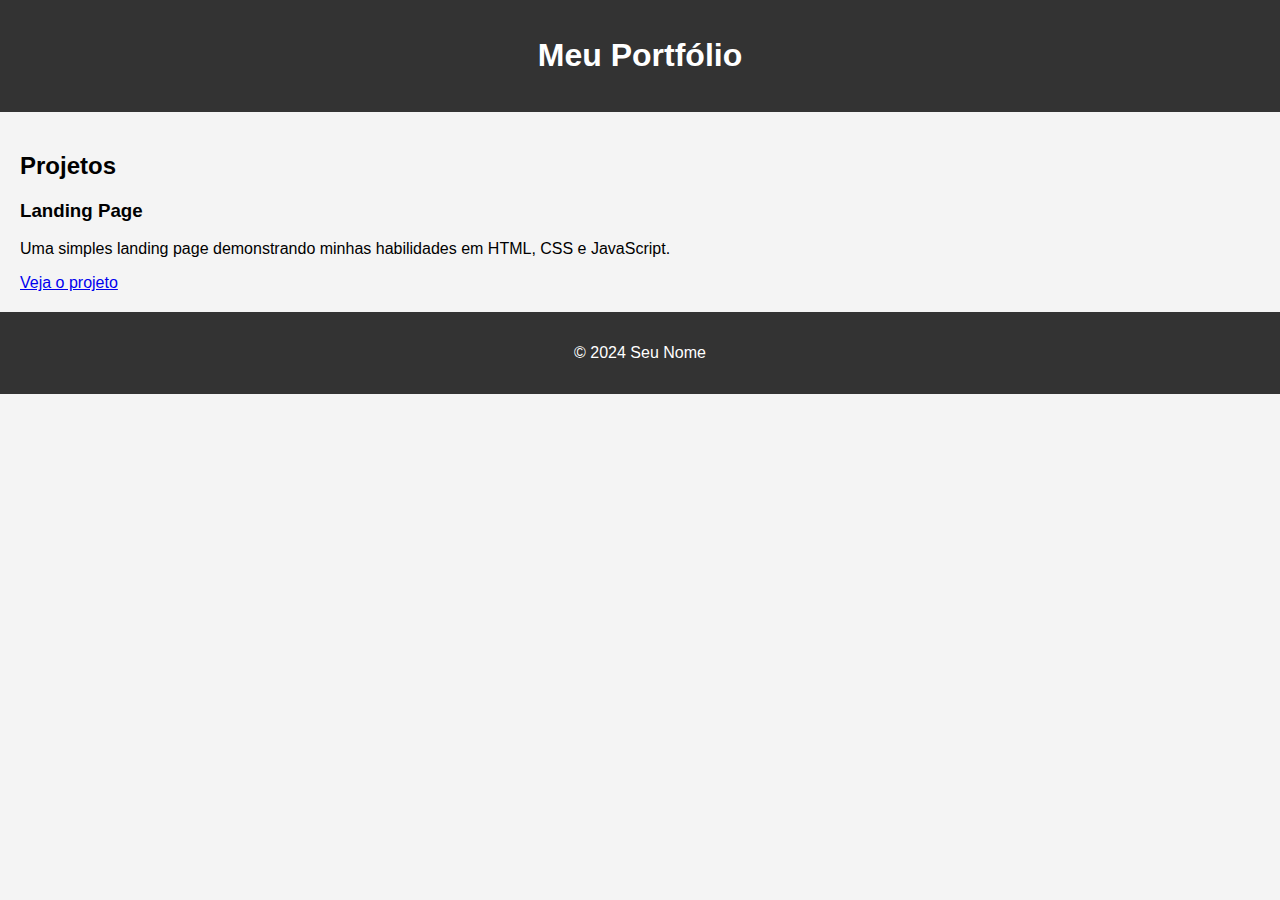
==== index.html @ 83a55a63 "Teste" ====
<!DOCTYPE html>
<html lang="en">
<head>
    <meta charset="UTF-8">
    <meta name="viewport" content="width=device-width, initial-scale=1.0">
    <title>Meu Portfólio</title>
    <link rel="stylesheet" href="css/styles.css">
</head>
<body>
    <header>
        <h1>Meu Portfólio</h1>
    </header>
    <main>
        <section id="projects">
            <h2>Projetos</h2>
            <div class="project">
                <h3>Landing Page</h3>
                <p>Uma simples landing page demonstrando minhas habilidades em HTML, CSS e JavaScript.</p>
                <a href="lps/index.html" target="_blank">Veja o projeto</a>
            </div>
        </section>
    </main>
    <footer>
        <p>&copy; 2024 Seu Nome</p>
    </footer>
    <script src="js/scripts.js"></script>
</body>
</html>
---- css/styles.css ----
body {
    font-family: Arial, sans-serif;
    margin: 0;
    padding: 0;
    background-color: #f4f4f4;
}
header, footer {
    background-color: #333;
    color: #fff;
    text-align: center;
    padding: 1em 0;
}
main {
    padding: 20px;
}
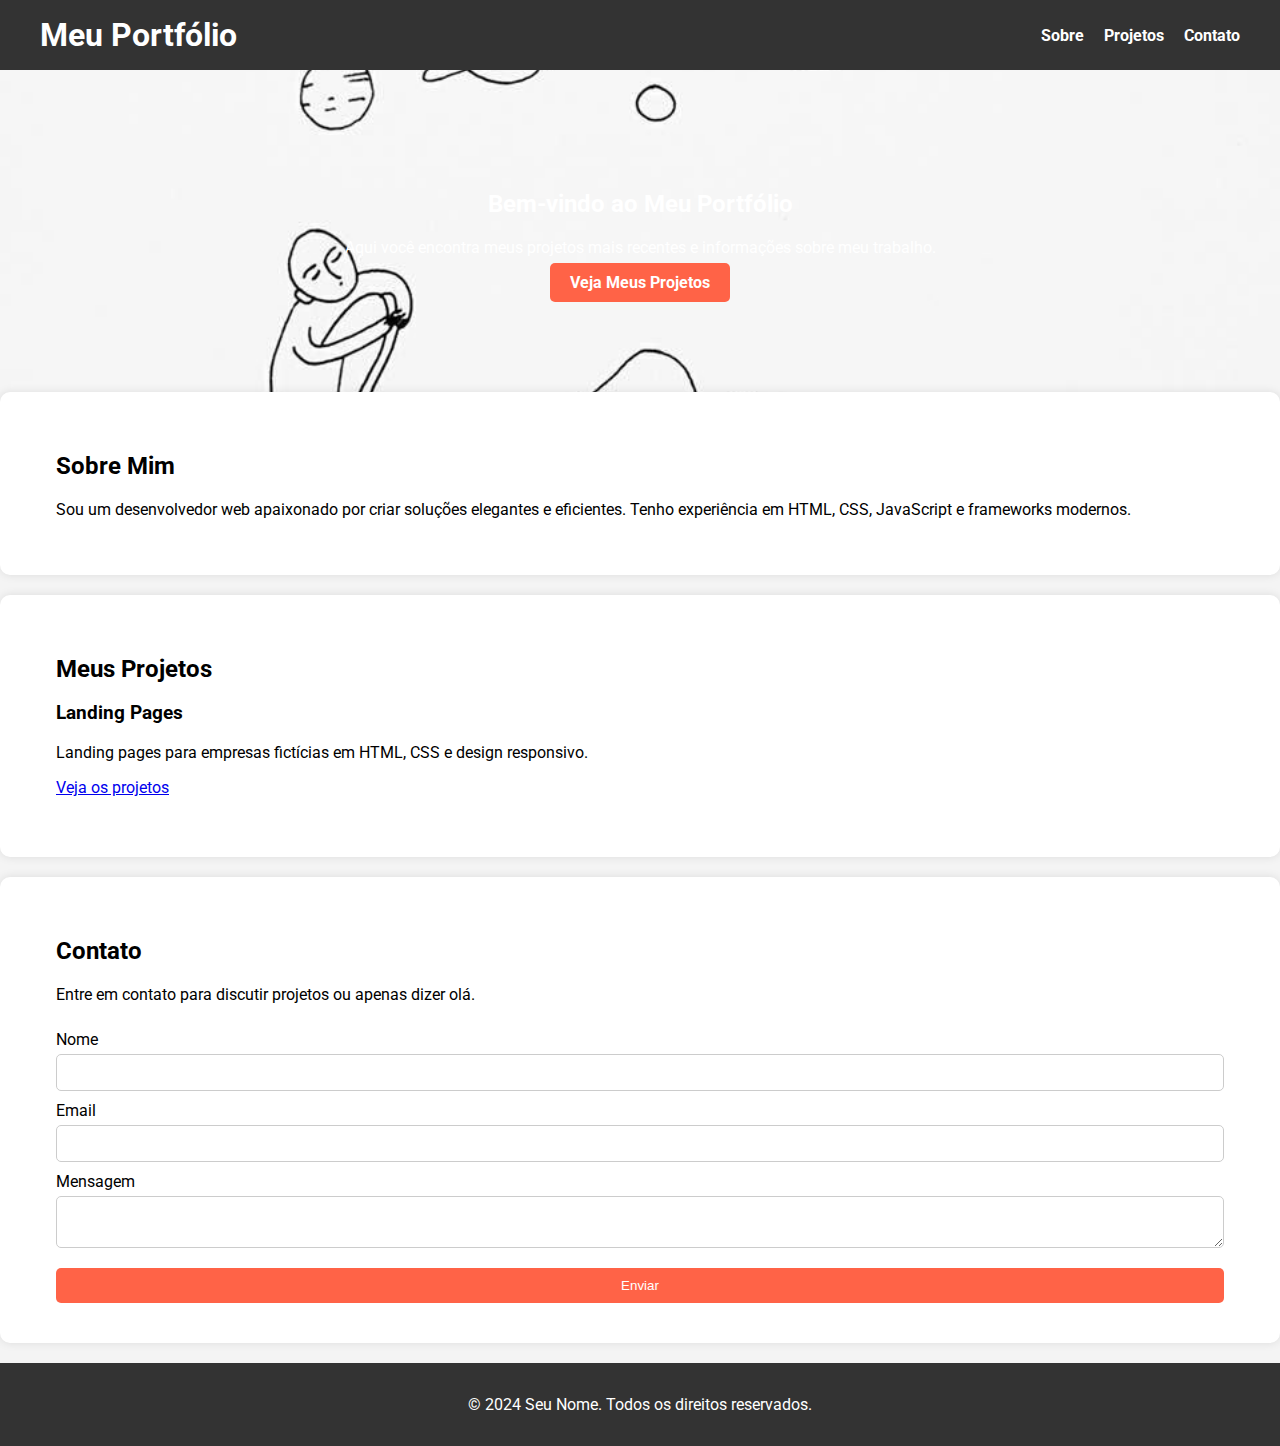
==== commit ecaa2b8f: "Nature adicionado/Confeitaria alterado" ====
--- a/index.html
+++ b/index.html
@@ -1,27 +1,73 @@
 <!DOCTYPE html>
-<html lang="en">
+<html lang="pt-BR">
 <head>
     <meta charset="UTF-8">
     <meta name="viewport" content="width=device-width, initial-scale=1.0">
     <title>Meu Portfólio</title>
-    <link rel="stylesheet" href="css/styles.css">
+    <link href="https://fonts.googleapis.com/css2?family=Roboto:wght@400;700&display=swap" rel="stylesheet">
+    <link rel="stylesheet" href="styles/styles.css">
 </head>
 <body>
     <header>
-        <h1>Meu Portfólio</h1>
+        <div class="container">
+            <h1>Meu Portfólio</h1>
+            <nav>
+                <ul>
+                    <li><a href="#about">Sobre</a></li>
+                    <li><a href="#projects">Projetos</a></li>
+                    <li><a href="#contact">Contato</a></li>
+                </ul>
+            </nav>
+        </div>
     </header>
     <main>
+        <section id="hero">
+            <div class="container">
+                <h2>Bem-vindo ao Meu Portfólio</h2>
+                <p>Aqui você encontra meus projetos mais recentes e informações sobre meu trabalho.</p>
+                <a href="#projects" class="btn">Veja Meus Projetos</a>
+            </div>
+        </section>
+        <section id="about">
+            <div class="container">
+                <h2>Sobre Mim</h2>
+                <p>Sou um desenvolvedor web apaixonado por criar soluções elegantes e eficientes. Tenho experiência em HTML, CSS, JavaScript e frameworks modernos.</p>
+            </div>
+        </section>
         <section id="projects">
-            <h2>Projetos</h2>
-            <div class="project">
-                <h3>Landing Page</h3>
-                <p>Uma simples landing page demonstrando minhas habilidades em HTML, CSS e JavaScript.</p>
-                <a href="lps/index.html" target="_blank">Veja o projeto</a>
+            <div class="container">
+                <h2>Meus Projetos</h2>
+                <div class="project">
+                    <h3>Landing Pages</h3>
+                    <p>Landing pages para empresas fictícias em HTML, CSS e design responsivo.</p>
+                    <a href="lps/landingpages.html" target="_blank">Veja os projetos</a>
+                </div>
+                <!-- Adicione mais projetos conforme necessário -->
+            </div>
+        </section>
+        <section id="contact">
+            <div class="container">
+                <h2>Contato</h2>
+                <p>Entre em contato para discutir projetos ou apenas dizer olá.</p>
+                <form action="https://formspree.io/f/YOUR-FORMSPREE-ID" method="POST">
+                    <label for="name">Nome</label>
+                    <input type="text" id="name" name="name" required>
+                    
+                    <label for="email">Email</label>
+                    <input type="email" id="email" name="email" required>
+                    
+                    <label for="message">Mensagem</label>
+                    <textarea id="message" name="message" required></textarea>
+                    
+                    <button type="submit" class="btn">Enviar</button>
+                </form>
             </div>
         </section>
     </main>
     <footer>
-        <p>&copy; 2024 Seu Nome</p>
+        <div class="container">
+            <p>&copy; 2024 Seu Nome. Todos os direitos reservados.</p>
+        </div>
     </footer>
     <script src="js/scripts.js"></script>
 </body>
--- a/styles/styles.css
+++ b/styles/styles.css
@@ -0,0 +1,135 @@
+/* styles.css */
+
+body {
+    font-family: 'Roboto', sans-serif;
+    margin: 0;
+    padding: 0;
+    background-color: #f4f4f4;
+}
+
+header {
+    background-color: #333;
+    color: white;
+    padding: 1em 0;
+}
+
+header .container {
+    display: flex;
+    justify-content: space-between;
+    align-items: center;
+    max-width: 1200px;
+    margin: 0 auto;
+    padding: 0 1em;
+}
+
+header h1 {
+    margin: 0;
+}
+
+header nav ul {
+    list-style: none;
+    margin: 0;
+    padding: 0;
+    display: flex;
+}
+
+header nav ul li {
+    margin-left: 20px;
+}
+
+header nav ul li a {
+    color: white;
+    text-decoration: none;
+    font-weight: bold;
+}
+
+#hero {
+    background: url('../components/images/hero-bg.jpg') no-repeat center center/cover;
+    color: white;
+    text-align: center;
+    padding: 100px 0;
+}
+
+#hero .btn {
+    background-color: #ff6347;
+    color: white;
+    padding: 10px 20px;
+    text-decoration: none;
+    font-weight: bold;
+    border-radius: 5px;
+    transition: background-color 0.3s;
+}
+
+#hero .btn:hover {
+    background-color: #e5533d;
+}
+
+section {
+    padding: 60px 0;
+}
+
+section .container {
+    max-width: 1200px;
+    margin: 0 auto;
+    padding: 0 1em;
+}
+
+#about, #projects, #contact {
+    background-color: white;
+    border-radius: 10px;
+    box-shadow: 0 0 10px rgba(0, 0, 0, 0.1);
+    padding: 40px;
+    margin-bottom: 20px;
+}
+
+.project {
+    margin-bottom: 20px;
+}
+
+.project h3 {
+    margin-top: 0;
+}
+
+form {
+    display: flex;
+    flex-direction: column;
+}
+
+form label {
+    margin-top: 10px;
+}
+
+form input, form textarea {
+    padding: 10px;
+    margin-top: 5px;
+    border-radius: 5px;
+    border: 1px solid #ccc;
+}
+
+form .btn {
+    background-color: #ff6347;
+    color: white;
+    padding: 10px;
+    border: none;
+    border-radius: 5px;
+    cursor: pointer;
+    transition: background-color 0.3s;
+    margin-top: 20px;
+}
+
+form .btn:hover {
+    background-color: #e5533d;
+}
+
+footer {
+    background-color: #333;
+    color: white;
+    text-align: center;
+    padding: 1em 0;
+}
+
+footer .container {
+    max-width: 1200px;
+    margin: 0 auto;
+    padding: 0 1em;
+}
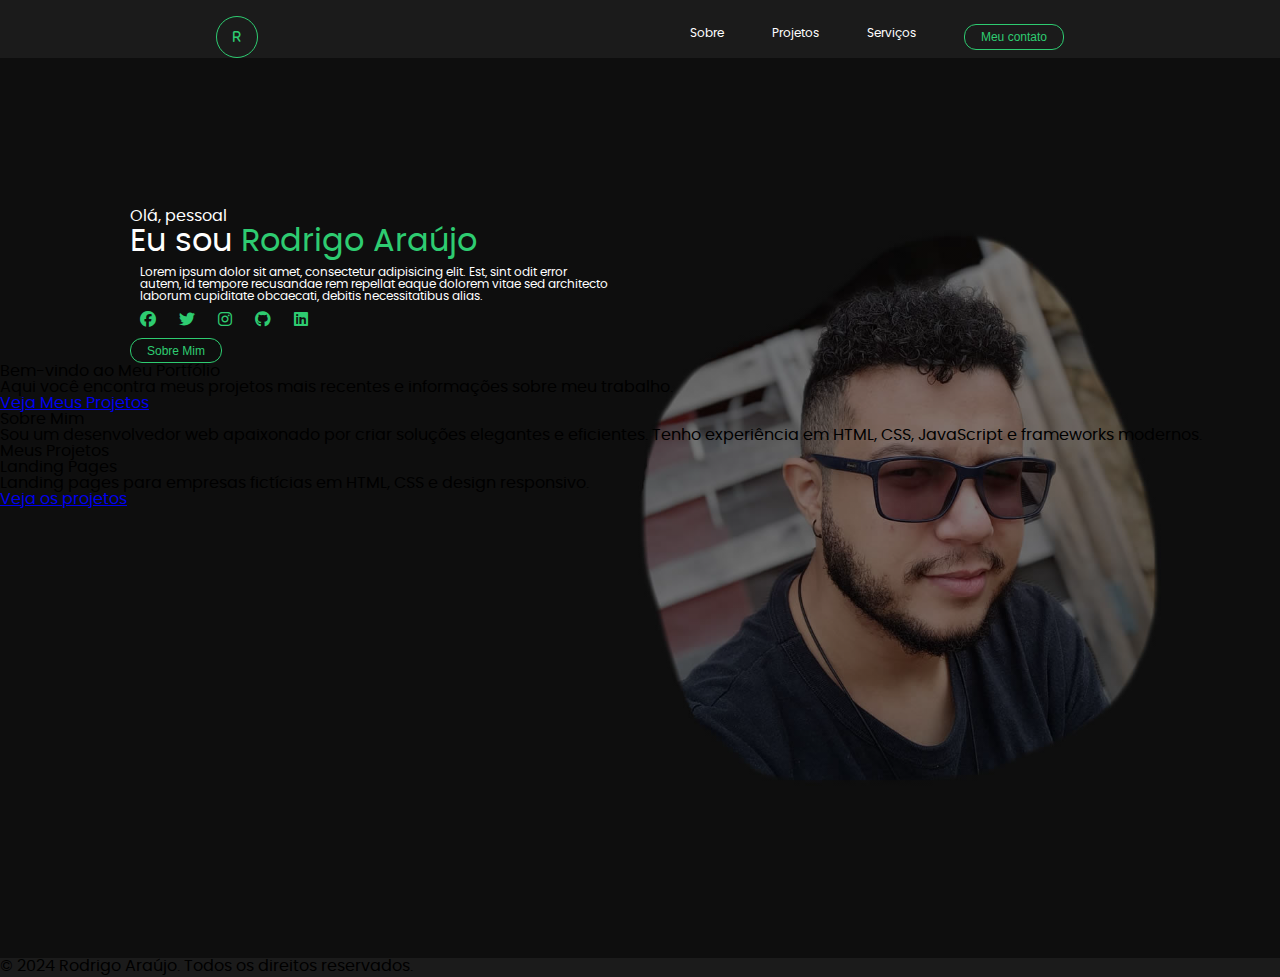
==== commit bcf1dd96: "Portfólio começado" ====
--- a/index.html
+++ b/index.html
@@ -1,26 +1,61 @@
 <!DOCTYPE html>
 <html lang="pt-BR">
+
 <head>
     <meta charset="UTF-8">
     <meta name="viewport" content="width=device-width, initial-scale=1.0">
     <title>Meu Portfólio</title>
     <link href="https://fonts.googleapis.com/css2?family=Roboto:wght@400;700&display=swap" rel="stylesheet">
-    <link rel="stylesheet" href="styles/styles.css">
+    <link rel="stylesheet" href="https://cdnjs.cloudflare.com/ajax/libs/font-awesome/6.6.0/css/all.min.css">
+    <link rel="stylesheet" href="styles/style.css">
+    <link rel="stylesheet" href="/styles/fonts.css">
 </head>
+
 <body>
     <header>
-        <div class="container">
-            <h1>Meu Portfólio</h1>
+        <div class="logo">
+            <i class="fa-solid fa-r"></i>
+        </div>
+        <div class="header-links">
             <nav>
                 <ul>
-                    <li><a href="#about">Sobre</a></li>
-                    <li><a href="#projects">Projetos</a></li>
-                    <li><a href="#contact">Contato</a></li>
+                    <li><a href="#">Sobre</a></li>
+                    <li><a href="#">Projetos</a></li>
+                    <li><a href="#">Serviços</a></li>
+                    <button>Meu contato</button>
                 </ul>
             </nav>
         </div>
     </header>
+
+
     <main>
+        <div class="background">
+        <div class="about">
+            <div class="about-text">
+                <div class="text">
+                    <h3>Olá, pessoal</h3>
+                    <h1>Eu sou <span>Rodrigo Araújo</span></h1>
+                    <p>Lorem ipsum dolor sit amet, consectetur adipisicing elit. Est, sint odit error <br /> autem, id
+                        tempore
+                        recusandae rem repellat eaque dolorem vitae sed architecto <br /> laborum cupiditate obcaecati,
+                        debitis
+                        necessitatibus alias.</p>
+                    <div class="redes-sociais">
+                        <a href="#"><i class="fa-brands fa-facebook"></i></a>
+                        <a href="#"><i class="fa-brands fa-twitter"></i></a>
+                        <a href="#"><i class="fa-brands fa-instagram"></i></a>
+                        <a href="#"><i class="fa-brands fa-github"></i></a>
+                        <a href="#"><i class="fa-brands fa-linkedin"></i></a>
+                    </div>
+                    <button class="about-btn">Sobre Mim</button>
+                </div>
+            </div>
+        </div>
+
+
+
+
         <section id="hero">
             <div class="container">
                 <h2>Bem-vindo ao Meu Portfólio</h2>
@@ -31,7 +66,8 @@
         <section id="about">
             <div class="container">
                 <h2>Sobre Mim</h2>
-                <p>Sou um desenvolvedor web apaixonado por criar soluções elegantes e eficientes. Tenho experiência em HTML, CSS, JavaScript e frameworks modernos.</p>
+                <p>Sou um desenvolvedor web apaixonado por criar soluções elegantes e eficientes. Tenho experiência em
+                    HTML, CSS, JavaScript e frameworks modernos.</p>
             </div>
         </section>
         <section id="projects">
@@ -42,33 +78,16 @@
                     <p>Landing pages para empresas fictícias em HTML, CSS e design responsivo.</p>
                     <a href="lps/landingpages.html" target="_blank">Veja os projetos</a>
                 </div>
-                <!-- Adicione mais projetos conforme necessário -->
-            </div>
-        </section>
-        <section id="contact">
-            <div class="container">
-                <h2>Contato</h2>
-                <p>Entre em contato para discutir projetos ou apenas dizer olá.</p>
-                <form action="https://formspree.io/f/YOUR-FORMSPREE-ID" method="POST">
-                    <label for="name">Nome</label>
-                    <input type="text" id="name" name="name" required>
-                    
-                    <label for="email">Email</label>
-                    <input type="email" id="email" name="email" required>
-                    
-                    <label for="message">Mensagem</label>
-                    <textarea id="message" name="message" required></textarea>
-                    
-                    <button type="submit" class="btn">Enviar</button>
-                </form>
             </div>
         </section>
     </main>
     <footer>
         <div class="container">
-            <p>&copy; 2024 Seu Nome. Todos os direitos reservados.</p>
+            <p>&copy; 2024 Rodrigo Araújo. Todos os direitos reservados.</p>
         </div>
     </footer>
+</div>
     <script src="js/scripts.js"></script>
 </body>
-</html>
+
+</html>--- a/styles/style.css
+++ b/styles/style.css
@@ -0,0 +1,234 @@
+/* http://meyerweb.com/eric/tools/css/reset/ 
+   v2.0 | 20110126
+   License: none (public domain)
+*/
+
+html,
+body,
+div,
+span,
+applet,
+object,
+iframe,
+h1,
+h2,
+h3,
+h4,
+h5,
+h6,
+p,
+blockquote,
+pre,
+a,
+abbr,
+acronym,
+address,
+big,
+cite,
+code,
+del,
+dfn,
+em,
+img,
+ins,
+kbd,
+q,
+s,
+samp,
+small,
+strike,
+strong,
+sub,
+sup,
+tt,
+var,
+b,
+u,
+i,
+center,
+dl,
+dt,
+dd,
+ol,
+ul,
+li,
+fieldset,
+form,
+label,
+legend,
+table,
+caption,
+tbody,
+tfoot,
+thead,
+tr,
+th,
+td,
+article,
+aside,
+canvas,
+details,
+embed,
+figure,
+figcaption,
+footer,
+header,
+hgroup,
+menu,
+nav,
+output,
+ruby,
+section,
+summary,
+time,
+mark,
+audio,
+video {
+  margin: 0;
+  padding: 0;
+  border: 0;
+  font-size: 1rem;
+  font: inherit;
+  vertical-align: baseline;
+}
+/* HTML5 display-role reset for older browsers */
+article,
+aside,
+details,
+figcaption,
+figure,
+footer,
+header,
+hgroup,
+menu,
+nav,
+section {
+  display: block;
+}
+body {
+  line-height: 1;
+}
+ol,
+ul {
+  list-style: none;
+}
+blockquote,
+q {
+  quotes: none;
+}
+blockquote:before,
+blockquote:after,
+q:before,
+q:after {
+  content: "";
+  content: none;
+}
+table {
+  border-collapse: collapse;
+  border-spacing: 0;
+}
+
+body {
+  background-color: #1b1b1b;
+  font-family: poppinsregular, sans-serif;
+  overflow: hidden;
+}
+.background {
+  background: linear-gradient(rgba(0, 0, 0, 0.5), rgba(0, 0, 0, 0.5)),
+    url('/components/images/profile.jpeg');
+  background-size: cover;
+  background-position: center;
+  width: 100%;
+  height: 100vh;
+}
+
+
+header {
+  display: flex;
+  justify-content: space-around;
+  max-width: 100%;
+  align-items: center;
+  text-align: center;
+  padding-top: 1rem;
+}
+
+.header-links > nav > ul {
+  display: flex;
+  gap: 3rem;
+  font-weight: 300;
+  cursor: pointer;
+}
+
+.header-links a {
+  color: white;
+  font-size: 0.75rem;
+  text-decoration: none;
+}
+
+.header-links a:hover {
+  color: #2ecc71;
+  transition: 0.3s all;
+}
+
+.logo {
+  height: 2.5rem;
+  width: 2.5rem;
+  background: transparent;
+  border: 1px solid #2ecc71;
+  color: #2ecc71;
+  border-radius: 100%;
+  display: inline-flex;
+  align-items: center;
+  justify-content: center;
+  font-size: 0.75rem;
+  cursor: pointer;
+}
+
+button {
+  color: #2ecc71;
+  background: transparent;
+  border: 1px solid #2ecc71;
+  padding: 0.3rem 1rem;
+  border-radius: 0.75rem;
+  font-size: 0.75rem;
+  transition: 0.3s;
+}
+
+button:hover {
+  color: white;
+  background: #2ecc71;
+}
+
+.about-text {
+  padding: 9.375rem 0 0 8.125rem;
+  color: white;
+  font-size: 1rem;
+}
+
+.text h3 {
+  font-size: 1rem;
+}
+
+.text h1 {
+  font-size: 2rem;
+}
+
+.text span {
+  color: #2ecc71;
+}
+
+.text p {
+  font-size: 0.75rem;
+  font-weight: 300;
+  margin: 0.6rem;
+}
+
+.redes-sociais a {
+  color: #2ecc71;
+  padding: 0.6rem;
+  margin: 0.3rem 0;
+}
+
+.about-btn {
+  margin-top: 0.6rem;
+}
--- a/styles/fonts.css
+++ b/styles/fonts.css
@@ -0,0 +1,59 @@
+@font-face {
+    font-family: 'poppinsblack';
+    src: url('../components/fonts/poppins-black-webfont.woff2') format('woff2'),
+         url('../components/fonts/poppins-black-webfont.woff') format('woff');
+    font-weight: normal;
+    font-style: normal;
+  
+  }
+  
+  
+  
+  
+  @font-face {
+    font-family: 'poppinsbold';
+    src: url('../components/fonts/poppins-bold-webfont.woff2') format('woff2'),
+         url('../components/fonts/poppins-bold-webfont.woff') format('woff');
+    font-weight: normal;
+    font-style: normal;
+  
+  }
+  
+  
+  @font-face {
+    font-family: 'poppinslight';
+    src: url('../components/fonts/poppins-light-webfont.woff2') format('woff2'),
+         url('../components/fonts/poppins-light-webfont.woff') format('woff');
+    font-weight: normal;
+    font-style: normal;
+  
+  }
+  
+  
+  @font-face {
+    font-family: 'poppinsmedium';
+    src: url('../components/fonts/poppins-medium-webfont.woff2') format('woff2'),
+         url('../components/fonts/poppins-medium-webfont.woff') format('woff');
+    font-weight: normal;
+    font-style: normal;
+  
+  }
+  
+  @font-face {
+    font-family: 'poppinsregular';
+    src: url('../components/fonts/poppins-regular-webfont.woff2') format('woff2'),
+         url('../components/fonts/poppins-regular-webfont.woff') format('woff');
+    font-weight: normal;
+    font-style: normal;
+  
+  }
+  
+  @font-face {
+    font-family: 'poppinssemibold';
+    src: url('../components/fonts/poppins-semibold-webfont.woff2') format('woff2'),
+         url('../components/fonts/poppins-semibold-webfont.woff') format('woff');
+    font-weight: normal;
+    font-style: normal;
+  
+  }
+  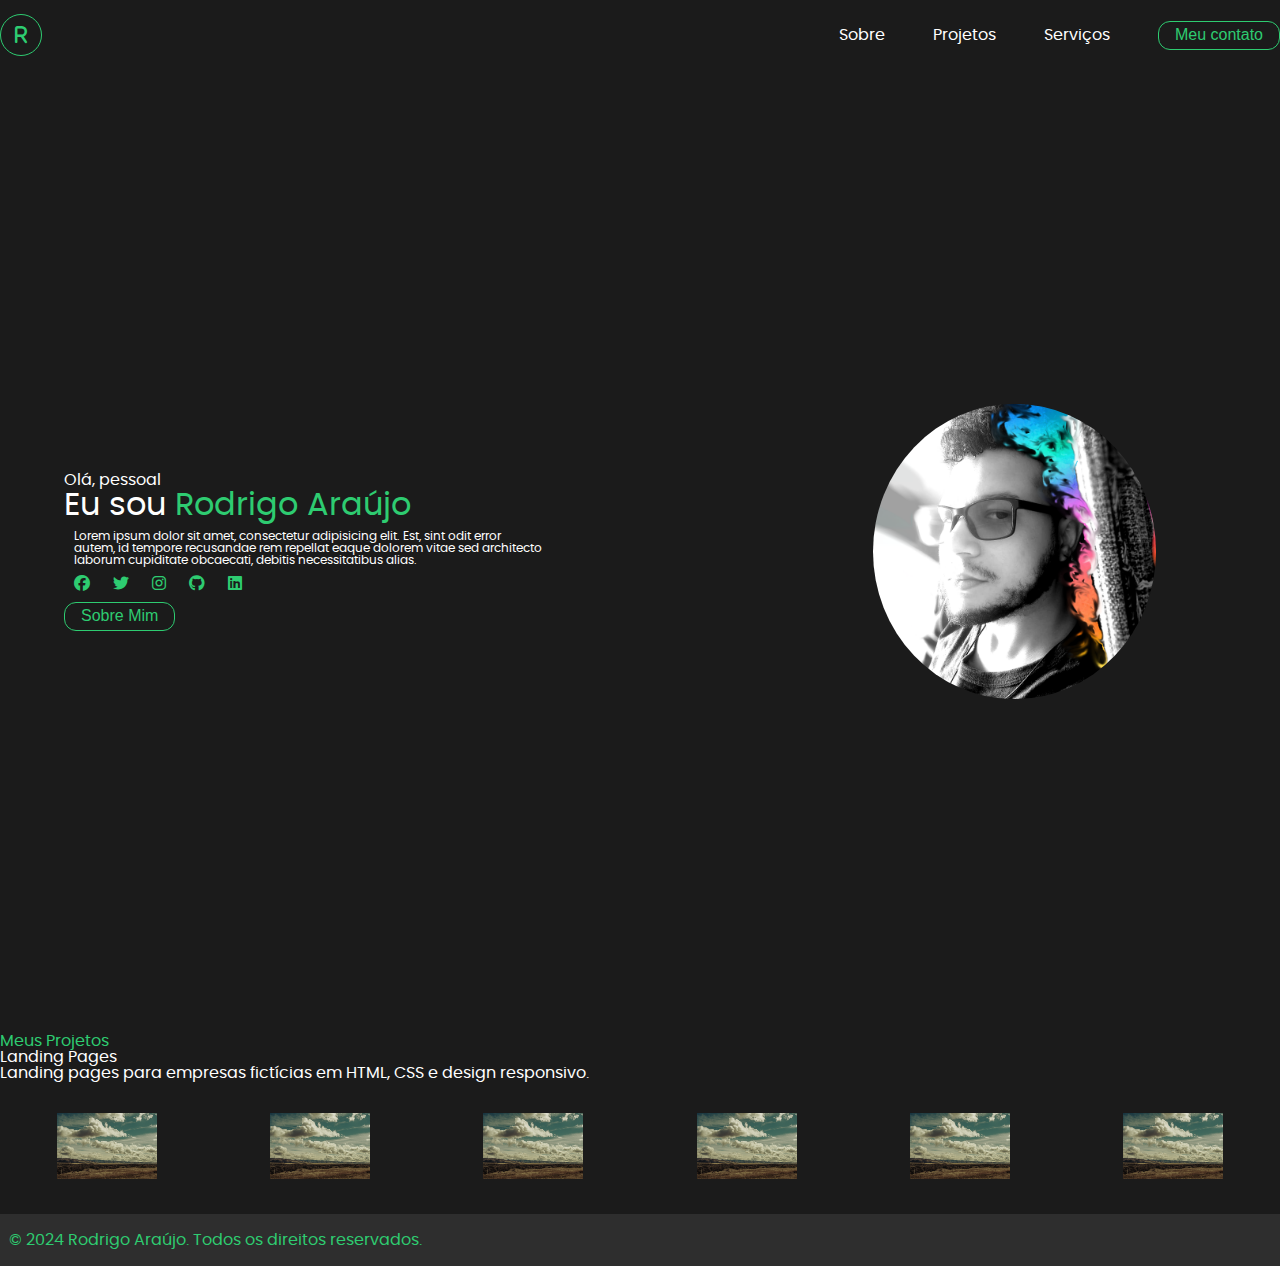
==== commit 9637d33d: "Portfólio mais trabalhado WIP/Cafeteria adicionada" ====
--- a/index.html
+++ b/index.html
@@ -30,9 +30,8 @@
 
 
     <main>
-        <div class="background">
         <div class="about">
-            <div class="about-text">
+            <section class="about-text">
                 <div class="text">
                     <h3>Olá, pessoal</h3>
                     <h1>Eu sou <span>Rodrigo Araújo</span></h1>
@@ -50,43 +49,45 @@
                     </div>
                     <button class="about-btn">Sobre Mim</button>
                 </div>
-            </div>
+            </section>
+            <section class="about-img">
+                <img src="/components/images/profile.png" alt="">
+            </section>
         </div>
-
-
-
-
-        <section id="hero">
-            <div class="container">
-                <h2>Bem-vindo ao Meu Portfólio</h2>
-                <p>Aqui você encontra meus projetos mais recentes e informações sobre meu trabalho.</p>
-                <a href="#projects" class="btn">Veja Meus Projetos</a>
-            </div>
-        </section>
-        <section id="about">
-            <div class="container">
-                <h2>Sobre Mim</h2>
-                <p>Sou um desenvolvedor web apaixonado por criar soluções elegantes e eficientes. Tenho experiência em
-                    HTML, CSS, JavaScript e frameworks modernos.</p>
-            </div>
-        </section>
-        <section id="projects">
-            <div class="container">
-                <h2>Meus Projetos</h2>
-                <div class="project">
-                    <h3>Landing Pages</h3>
-                    <p>Landing pages para empresas fictícias em HTML, CSS e design responsivo.</p>
-                    <a href="lps/landingpages.html" target="_blank">Veja os projetos</a>
-                </div>
+        <section class="projects">
+            <h2>Meus Projetos</h2>
+            <div class="project-list">
+                <h3>Landing Pages</h3>
+                <p>Landing pages para empresas fictícias em HTML, CSS e design responsivo.</p>
+                <section id="landing-pages-list">
+                <a href="lps/landingpages.html" target="_blank">
+                    <img src="/components/images/travel.jpg" alt="">
+                </a>
+                <a href="lps/landingpages.html" target="_blank">
+                    <img src="/components/images/travel.jpg" alt="">
+                </a>
+                <a href="lps/landingpages.html" target="_blank">
+                    <img src="/components/images/travel.jpg" alt="">
+                </a>
+                <a href="lps/landingpages.html" target="_blank">
+                    <img src="/components/images/travel.jpg" alt="">
+                </a>
+                <a href="lps/landingpages.html" target="_blank">
+                    <img src="/components/images/travel.jpg" alt="">
+                </a>
+                <a href="lps/landingpages.html" target="_blank">
+                    <img src="/components/images/travel.jpg" alt="">
+                </a>
+            </section>
             </div>
         </section>
     </main>
     <footer>
-        <div class="container">
+        <div class="footer-container">
             <p>&copy; 2024 Rodrigo Araújo. Todos os direitos reservados.</p>
         </div>
     </footer>
-</div>
+    </div>
     <script src="js/scripts.js"></script>
 </body>
 
--- a/styles/style.css
+++ b/styles/style.css
@@ -131,25 +131,16 @@
 body {
   background-color: #1b1b1b;
   font-family: poppinsregular, sans-serif;
-  overflow: hidden;
-}
-.background {
-  background: linear-gradient(rgba(0, 0, 0, 0.5), rgba(0, 0, 0, 0.5)),
-    url('/components/images/profile.jpeg');
-  background-size: cover;
-  background-position: center;
-  width: 100%;
-  height: 100vh;
-}
-
+}
 
 header {
   display: flex;
-  justify-content: space-around;
+  justify-content: space-between;
   max-width: 100%;
   align-items: center;
   text-align: center;
-  padding-top: 1rem;
+  padding: 1% 0;
+  height: 5vh;
 }
 
 .header-links > nav > ul {
@@ -157,11 +148,12 @@
   gap: 3rem;
   font-weight: 300;
   cursor: pointer;
+  align-items: center;
 }
 
 .header-links a {
   color: white;
-  font-size: 0.75rem;
+  font-size: 1rem;
   text-decoration: none;
 }
 
@@ -180,7 +172,7 @@
   display: inline-flex;
   align-items: center;
   justify-content: center;
-  font-size: 0.75rem;
+  font-size: 1.2rem;
   cursor: pointer;
 }
 
@@ -190,8 +182,8 @@
   border: 1px solid #2ecc71;
   padding: 0.3rem 1rem;
   border-radius: 0.75rem;
-  font-size: 0.75rem;
   transition: 0.3s;
+  font-size: 1rem;
 }
 
 button:hover {
@@ -199,10 +191,31 @@
   background: #2ecc71;
 }
 
+.about {
+  display: flex;
+  flex-direction: row;
+  justify-content: space-evenly;
+  align-items: center;
+  padding: 20% 5%;
+  height: 50vh;
+}
 .about-text {
-  padding: 9.375rem 0 0 8.125rem;
-  color: white;
-  font-size: 1rem;
+  color: white;
+  font-size: 1rem;
+  width: 65%;
+}
+
+.about-img{
+  width: 35%;
+  display: flex;
+  justify-content: center;
+  align-items: center;
+}
+
+.about-img img{
+  border-radius: 100%;
+  width: 70%;
+  height: fit-content;
 }
 
 .text h3 {
@@ -232,3 +245,32 @@
 .about-btn {
   margin-top: 0.6rem;
 }
+
+.projects{
+  color: white;
+}
+
+.projects h2{
+  color: #2ecc71;
+}
+
+.project-list a{
+ text-decoration: none;
+ color: #2ecc71;
+}
+
+#landing-pages-list {
+  display: flex;
+  flex-direction: row;
+  justify-content: space-around;
+  padding: 2rem 0;
+}
+
+#landing-pages-list > a > img {
+  width: 100px;
+}
+.footer-container{
+  background-color: #2e2e2e;
+  color:#2ecc71;
+  padding: 2vh 0 2vh 1vh;
+}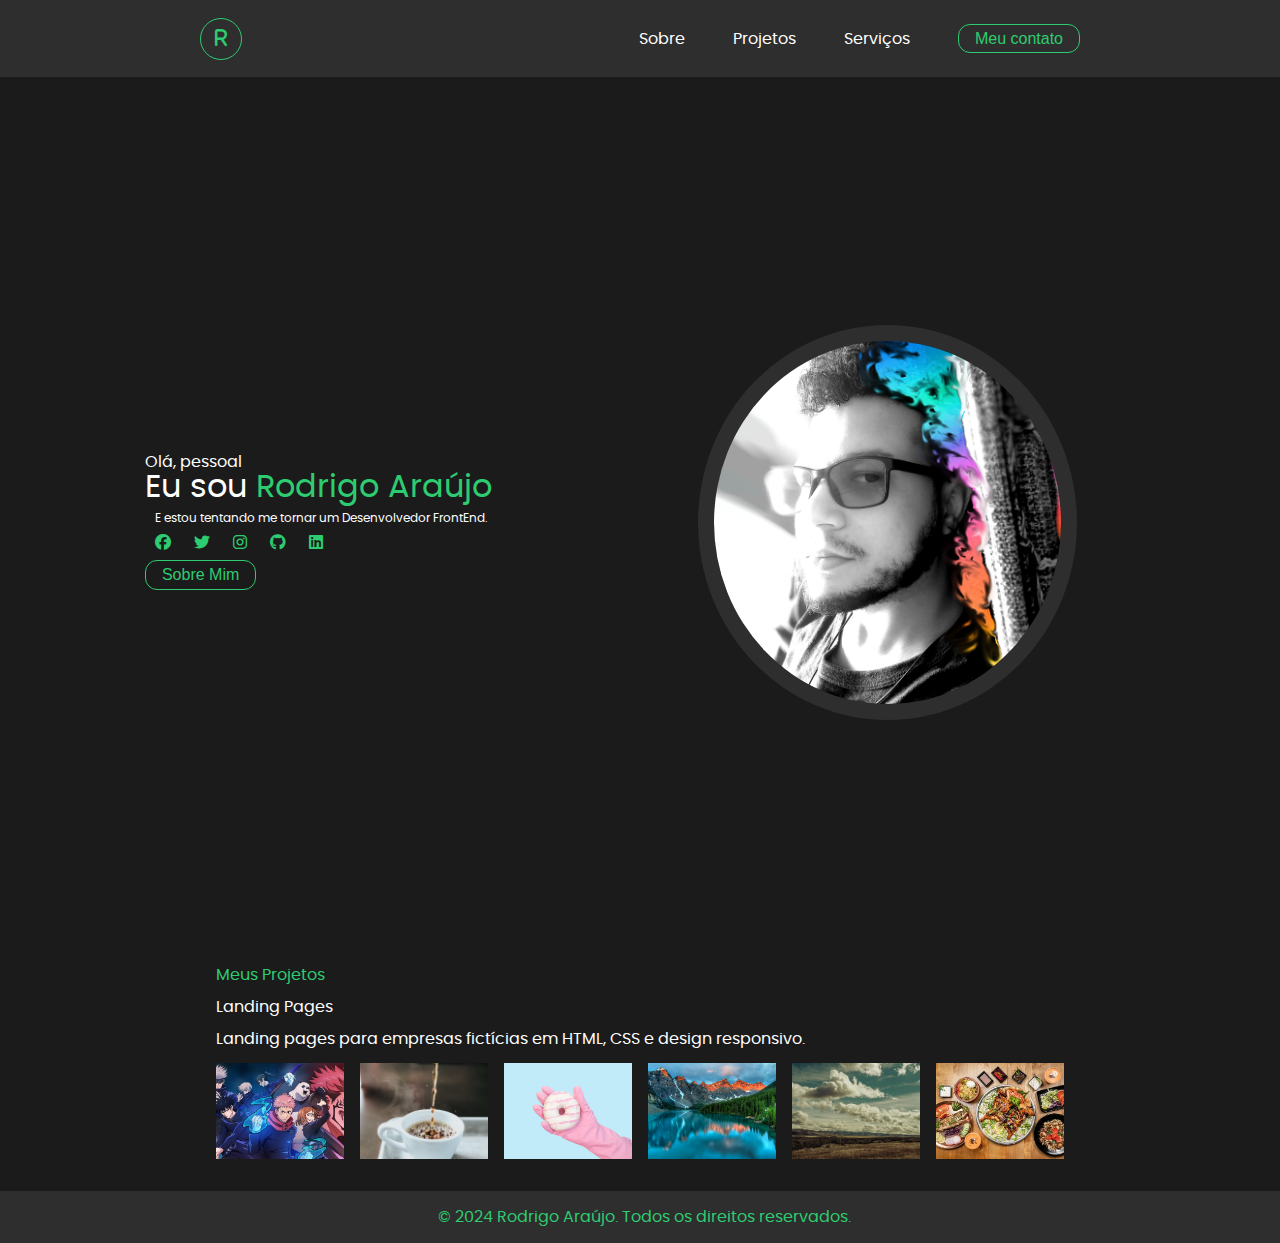
==== commit 8d52f4f4: "Alguns retoques no Portfólio e nas landing pages. Apresentável, mas iniciante." ====
--- a/index.html
+++ b/index.html
@@ -12,22 +12,23 @@
 </head>
 
 <body>
-    <header>
-        <div class="logo">
-            <i class="fa-solid fa-r"></i>
-        </div>
-        <div class="header-links">
-            <nav>
-                <ul>
-                    <li><a href="#">Sobre</a></li>
-                    <li><a href="#">Projetos</a></li>
-                    <li><a href="#">Serviços</a></li>
-                    <button>Meu contato</button>
-                </ul>
-            </nav>
-        </div>
-    </header>
-
+    <div class="header-bg">
+        <header>
+            <div class="logo">
+                <i class="fa-solid fa-r"></i>
+            </div>
+            <div class="header-links">
+                <nav>
+                    <ul>
+                        <li><a href="#">Sobre</a></li>
+                        <li><a href="#">Projetos</a></li>
+                        <li><a href="#">Serviços</a></li>
+                        <button>Meu contato</button>
+                    </ul>
+                </nav>
+            </div>
+        </header>
+    </div>
 
     <main>
         <div class="about">
@@ -35,11 +36,7 @@
                 <div class="text">
                     <h3>Olá, pessoal</h3>
                     <h1>Eu sou <span>Rodrigo Araújo</span></h1>
-                    <p>Lorem ipsum dolor sit amet, consectetur adipisicing elit. Est, sint odit error <br /> autem, id
-                        tempore
-                        recusandae rem repellat eaque dolorem vitae sed architecto <br /> laborum cupiditate obcaecati,
-                        debitis
-                        necessitatibus alias.</p>
+                    <p>E estou tentando me tornar um Desenvolvedor FrontEnd.</p>
                     <div class="redes-sociais">
                         <a href="#"><i class="fa-brands fa-facebook"></i></a>
                         <a href="#"><i class="fa-brands fa-twitter"></i></a>
@@ -60,25 +57,25 @@
                 <h3>Landing Pages</h3>
                 <p>Landing pages para empresas fictícias em HTML, CSS e design responsivo.</p>
                 <section id="landing-pages-list">
-                <a href="lps/landingpages.html" target="_blank">
-                    <img src="/components/images/travel.jpg" alt="">
-                </a>
-                <a href="lps/landingpages.html" target="_blank">
-                    <img src="/components/images/travel.jpg" alt="">
-                </a>
-                <a href="lps/landingpages.html" target="_blank">
-                    <img src="/components/images/travel.jpg" alt="">
-                </a>
-                <a href="lps/landingpages.html" target="_blank">
-                    <img src="/components/images/travel.jpg" alt="">
-                </a>
-                <a href="lps/landingpages.html" target="_blank">
-                    <img src="/components/images/travel.jpg" alt="">
-                </a>
-                <a href="lps/landingpages.html" target="_blank">
-                    <img src="/components/images/travel.jpg" alt="">
-                </a>
-            </section>
+                    <a href="lps/pages/animenews.html" target="_blank">
+                        <img src="/components/images/jujutsu_kaisen_cursed_clash_revelado_bandai_namco.jpg" alt="">
+                    </a>
+                    <a href="lps/pages/cafeteria.html" target="_blank">
+                        <img src="/components/images/cafeteria/image 12-1.png" alt="">
+                    </a>
+                    <a href="lps/pages/confeitaria.html" target="_blank">
+                        <img src="/components/images/hand2.png" alt="">
+                    </a>
+                    <a href="lps/pages/nature.html" target="_blank">
+                        <img src="/components/images/nature.jpg" alt="">
+                    </a>
+                    <a href="lps/pages/viagem.html" target="_blank">
+                        <img src="/components/images/travel.jpg" alt="">
+                    </a>
+                    <a href="lps/landing-page-food-theme-main/landing-page-food-theme-main/index.html" target="_blank">
+                        <img src="/components/images/restaurant.jpg" alt="">
+                    </a>
+                </section>
             </div>
         </section>
     </main>
--- a/styles/style.css
+++ b/styles/style.css
@@ -131,15 +131,26 @@
 body {
   background-color: #1b1b1b;
   font-family: poppinsregular, sans-serif;
+  display: flex;
+  flex-direction: column;
+  align-items: center;
+  justify-content: center;
+}
+
+.header-bg {
+  background: #2e2e2e;
+  width: 100%;
+  display: flex;
+  justify-content: center;
 }
 
 header {
-  display: flex;
+  width: 55rem;
+  display: flex;
+  flex-direction: row;
   justify-content: space-between;
-  max-width: 100%;
-  align-items: center;
-  text-align: center;
-  padding: 1% 0;
+  align-items: center;
+  padding: 1rem 0;
   height: 5vh;
 }
 
@@ -191,22 +202,30 @@
   background: #2ecc71;
 }
 
+main {
+  display: flex;
+  flex-direction: column;
+  justify-content: center;
+  align-items: center;
+}
+
 .about {
   display: flex;
   flex-direction: row;
-  justify-content: space-evenly;
+  justify-content: center;
   align-items: center;
   padding: 20% 5%;
   height: 50vh;
+  max-width: 70rem;
 }
 .about-text {
   color: white;
   font-size: 1rem;
-  width: 65%;
+  width: 50%;
 }
 
 .about-img{
-  width: 35%;
+  width: 50%;
   display: flex;
   justify-content: center;
   align-items: center;
@@ -215,7 +234,7 @@
 .about-img img{
   border-radius: 100%;
   width: 70%;
-  height: fit-content;
+  border: solid 1rem #2e2e2e;
 }
 
 .text h3 {
@@ -248,10 +267,19 @@
 
 .projects{
   color: white;
+  display: flex;
+  flex-direction: column;
+  gap: 1rem;
 }
 
 .projects h2{
   color: #2ecc71;
+}
+
+.project-list {
+  display: flex;
+  flex-direction: column;
+  gap: 1rem;
 }
 
 .project-list a{
@@ -263,14 +291,36 @@
   display: flex;
   flex-direction: row;
   justify-content: space-around;
-  padding: 2rem 0;
+  padding: 0 0 2rem 0;
+  gap: 1rem;
+  max-width: 70rem;
+}
+
+#landing-pages-list > a {
+  overflow: hidden;
 }
 
 #landing-pages-list > a > img {
-  width: 100px;
-}
+  display: block;
+  width: 8rem;
+  object-fit: cover;
+  overflow: hidden;
+  height: 6rem;
+  transition: transform .3s;
+}
+
+#landing-pages-list > a > img:hover {
+  transform: scale(1.3) ;
+}
+
+footer {
+  background-color: #2e2e2e;
+  width: 100%;
+  display: flex;
+  justify-content: center;
+}
+
 .footer-container{
-  background-color: #2e2e2e;
   color:#2ecc71;
   padding: 2vh 0 2vh 1vh;
 }